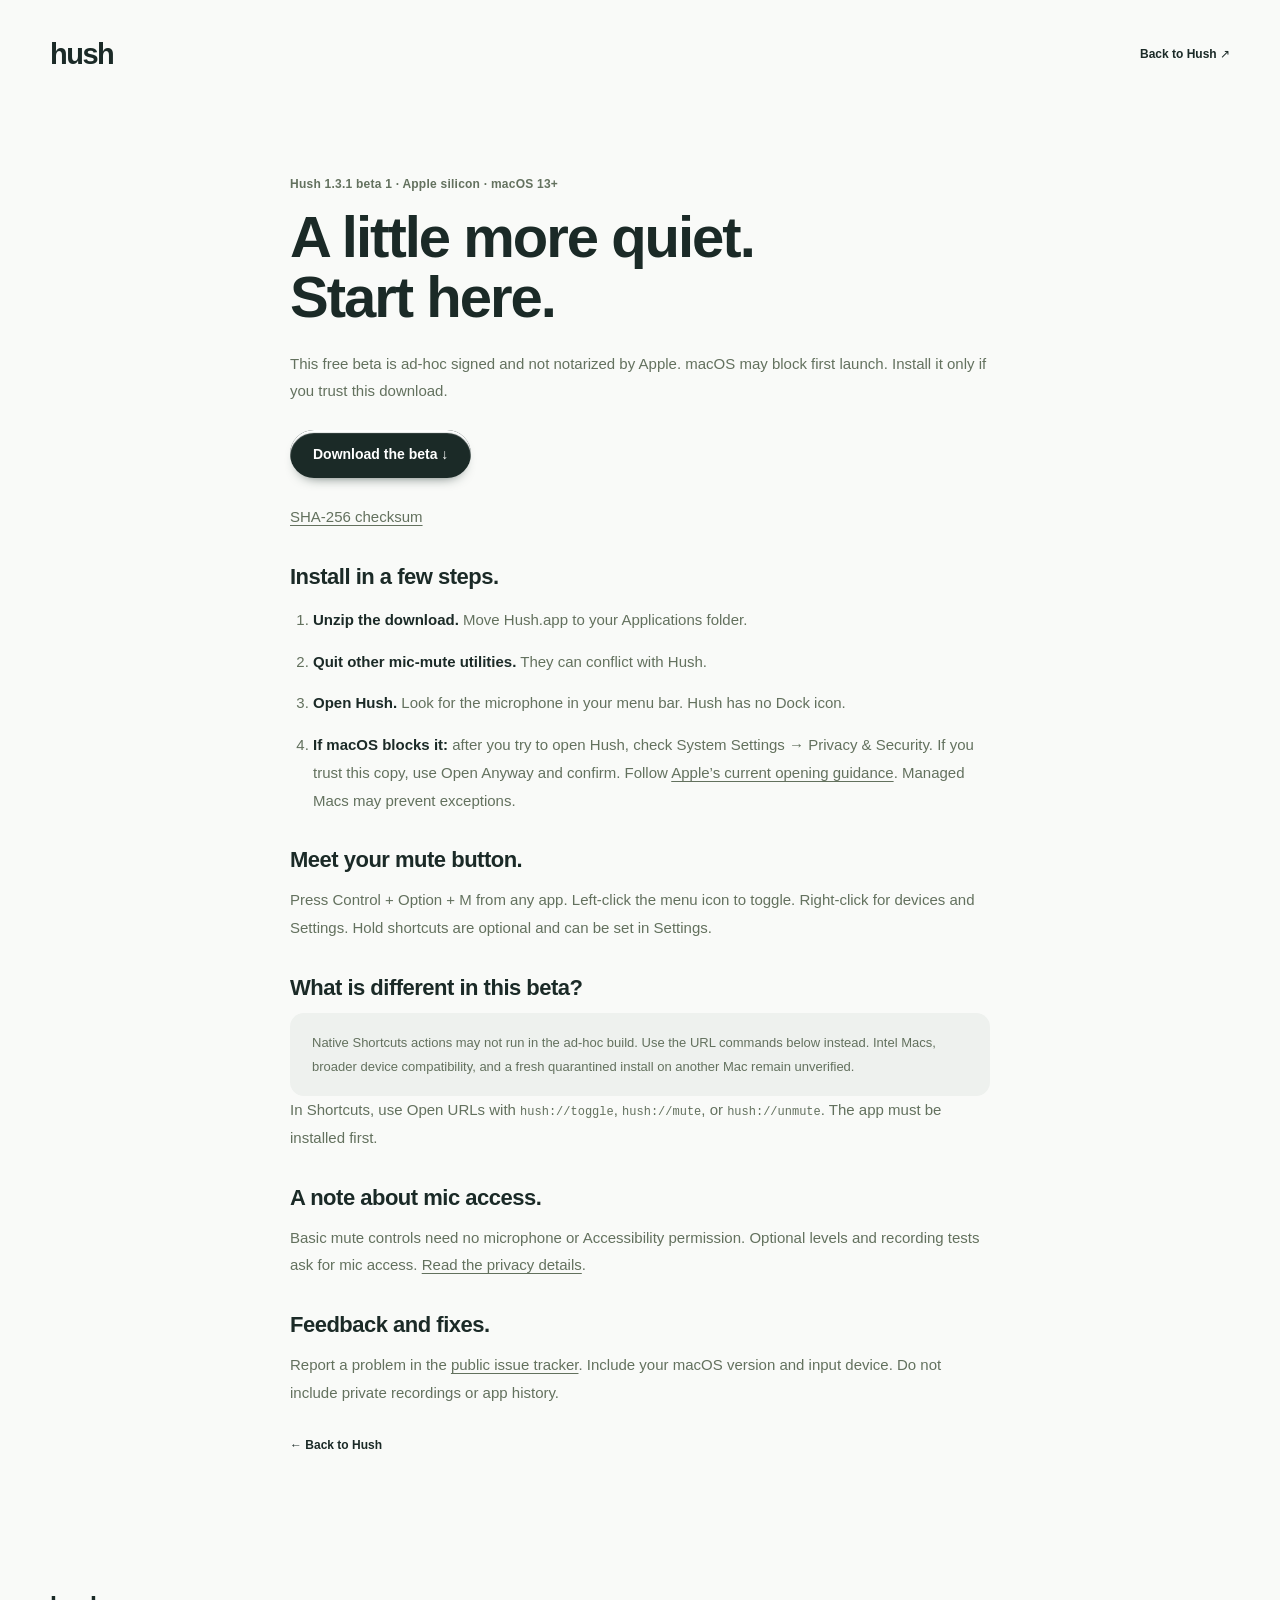
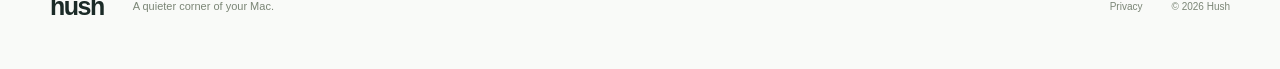
==== install.html @ eb591d89 "Publish Hush website and ad-hoc beta 1.3.1" ====
<!doctype html><html lang="en"><head><meta charset="utf-8"><meta name="viewport" content="width=device-width, initial-scale=1"><title>Install the beta — Hush</title><meta name="description" content="Download and install the free Hush beta for Apple silicon Macs. Ad-hoc signed, not notarized."><link rel="icon" href="assets/hush-mark.svg" type="image/svg+xml"><link rel="stylesheet" href="styles.css"></head><body><a class="skip" href="#main">Skip to content</a><header class="nav wrap"><a class="brand" href="index.html" aria-label="Hush home">hush</a><a class="text-link" href="index.html">Back to Hush ↗</a></header><main class="privacy-page wrap" id="main"><p class="eyebrow">Hush 1.3.1 beta 1 · Apple silicon · macOS 13+</p><h1>A little more quiet.<br>Start here.</h1><p>This free beta is ad-hoc signed and not notarized by Apple. macOS may block first launch. Install it only if you trust this download.</p><a class="button primary install-download" href="downloads/Hush-1.3.1-beta.1-arm64.zip" download>Download the beta ↓</a><p><a class="inline-link" href="downloads/Hush-1.3.1-beta.1-arm64.zip.sha256">SHA-256 checksum</a></p><h2>Install in a few steps.</h2><ol class="install-steps"><li><strong>Unzip the download.</strong> Move Hush.app to your Applications folder.</li><li><strong>Quit other mic-mute utilities.</strong> They can conflict with Hush.</li><li><strong>Open Hush.</strong> Look for the microphone in your menu bar. Hush has no Dock icon.</li><li><strong>If macOS blocks it:</strong> after you try to open Hush, check System Settings → Privacy &amp; Security. If you trust this copy, use Open Anyway and confirm. Follow <a class="inline-link" href="https://support.apple.com/en-gb/102445" target="_blank" rel="noopener noreferrer">Apple’s current opening guidance</a>. Managed Macs may prevent exceptions.</li></ol><h2>Meet your mute button.</h2><p>Press Control + Option + M from any app. Left-click the menu icon to toggle. Right-click for devices and Settings. Hold shortcuts are optional and can be set in Settings.</p><h2>What is different in this beta?</h2><p class="beta-info">Native Shortcuts actions may not run in the ad-hoc build. Use the URL commands below instead. Intel Macs, broader device compatibility, and a fresh quarantined install on another Mac remain unverified.</p><p>In Shortcuts, use Open URLs with <code>hush://toggle</code>, <code>hush://mute</code>, or <code>hush://unmute</code>. The app must be installed first.</p><h2>A note about mic access.</h2><p>Basic mute controls need no microphone or Accessibility permission. Optional levels and recording tests ask for mic access. <a class="inline-link" href="privacy.html">Read the privacy details</a>.</p><h2>Feedback and fixes.</h2><p>Report a problem in the <a class="inline-link" href="https://github.com/incmak/hush-website/issues" target="_blank" rel="noopener noreferrer">public issue tracker</a>. Include your macOS version and input device. Do not include private recordings or app history.</p><a class="text-link" href="index.html">← Back to Hush</a></main><footer class="wrap"><a class="brand" href="index.html">hush</a><p>A quieter corner of your Mac.</p><a href="privacy.html">Privacy</a><span>© 2026 Hush</span></footer></body></html>
---- styles.css ----
@charset "UTF-8";
:root{--paper:#f9faf8;--ink:#1b2a27;--muted:#65716c;--field:#eef1ee;--line:#dce2dc;--red:#bd4a43;--green:#41745f;--radius:24px;font-family:-apple-system,BlinkMacSystemFont,"Segoe UI",sans-serif;color:var(--ink);background:var(--paper);font-synthesis:none;scroll-behavior:smooth;scroll-padding-top:36px}
*{box-sizing:border-box}body{margin:0}a{color:inherit;text-decoration:none}button{font:inherit}button,a,summary{-webkit-tap-highlight-color:transparent}button{cursor:pointer}svg{width:24px;height:24px;flex-shrink:0}.symbol-library{position:absolute;width:0;height:0;overflow:hidden}p,h1,h2,h3,figure{margin:0}a:focus-visible,button:focus-visible,summary:focus-visible,[tabindex]:focus-visible{outline:3px solid #477b65;outline-offset:5px}.skip{position:fixed;left:20px;top:-80px;z-index:9;background:var(--ink);color:white;padding:12px 20px;border-radius:8px}.skip:focus{top:12px}.wrap{width:min(1180px,calc(100% - 96px));margin-inline:auto}.nav{height:108px;display:flex;align-items:center;justify-content:space-between}.brand{display:inline-flex;align-items:center;gap:10px;font-size:29px;font-weight:650;letter-spacing:-1.5px}.brand svg{width:23px;height:26px}.nav nav{display:flex;align-items:center;gap:32px;font-size:13px;font-weight:500}.nav nav a:not(.nav-cta){color:#58665f}.nav nav a:hover{color:var(--ink)}.nav-cta{display:flex;align-items:center;gap:12px;padding:11px 18px;border:1px solid #d3dcd4;border-radius:24px}.nav-cta svg{width:15px;height:15px}
.hero{display:grid;grid-template-columns:.95fr 1.05fr;gap:34px;align-items:center;padding:38px 0 48px}.hero-copy{padding:30px 0 24px}.eyebrow{font-size:12px;font-weight:550;letter-spacing:.02em;color:var(--muted)}.hero .eyebrow{display:flex;align-items:center;gap:8px}.tiny-mic{font-size:15px}h1{font-size:clamp(58px,6.35vw,84px);line-height:1.03;letter-spacing:-4.5px;font-weight:560;margin:26px 0 22px}.intro{font-size:20px;line-height:1.55;color:#637168;letter-spacing:-.4px}.button{display:inline-flex;justify-content:center;align-items:center;gap:24px;min-height:48px;padding:12px 23px;border-radius:28px;font-size:14px;font-weight:550}.button svg{width:18px;height:18px;transition:transform .2s}.button:hover svg,.text-link:hover svg{transform:translateX(3px)}.primary{background:var(--ink);color:#fff;box-shadow:0 3px 1px #fff inset,0 7px 14px -10px #172b25}.hero .button{margin-top:29px}.hero-note{font-size:11px;color:#778078;margin-top:14px}.shortcut-note{display:flex;align-items:center;gap:13px;margin-top:43px;font-size:11px;color:#798078}.key-group{display:flex;gap:4px}kbd{font:inherit;display:inline-grid;place-items:center;min-width:25px;height:26px;background:#f1f3ef;border:1px solid #d9dfd8;border-bottom-width:2px;border-radius:5px;color:#4f5e54}
.hero-figure{min-width:0}.desktop-scene{height:544px;position:relative;overflow:hidden;border-radius:26px;background:#a6b8b0;isolation:isolate;box-shadow:inset 0 1px 1px #fff9}.wallpaper{position:absolute;inset:0;overflow:hidden;background:linear-gradient(135deg,#e5e9e0 0%,#b6c5ba 43%,#6c8b7d 100%)}.wallpaper i{position:absolute;width:820px;height:550px;border-radius:50%;transform:rotate(-34deg);left:-150px;top:110px;border:35px solid #d9e1d280;box-shadow:0 -12px 35px #eff5e89a,inset 0 20px 45px #415d5336}.wallpaper i:nth-child(2){width:670px;height:435px;left:-68px;top:168px;border-width:25px}.wallpaper i:nth-child(3){width:520px;height:320px;left:8px;top:225px;border-width:20px}.wallpaper i:nth-child(4){width:375px;height:215px;left:80px;top:278px;border-width:18px}.wallpaper i:nth-child(5){width:235px;height:110px;left:150px;top:330px;border-width:12px}.desktop-menubar{height:29px;background:#eff3e871;display:flex;align-items:center;gap:15px;padding:0 17px;font-size:9px;position:relative;color:#2b3c32}.desktop-menubar svg{width:13px;height:16px}.apple{font-size:12px}.spacer{flex:1}.red{color:var(--red)}.product-menu{position:absolute;right:23px;top:36px;width:282px;background:#f5f7f0d9;backdrop-filter:blur(24px);border-radius:13px;padding:16px 12px 10px;box-shadow:0 20px 45px -20px #233c3780,0 0 0 1px #ffffff8c,inset 0 1px #fff;color:#26372e;font-size:11px}.menu-state{display:flex;align-items:center;gap:6px;font-size:12px}.red-dot{width:6px;height:6px;background:#bb5a50;border-radius:50%}.mock-button{font-size:10px;white-space:nowrap;padding:5px 9px;background:#ffffffba;border-radius:6px;box-shadow:0 1px 2px #203b3221;color:#26352d;font-weight:550}.menu-state .mock-button{margin-left:auto}.device{font-size:10px;color:#667064;margin:8px 0 10px}.meter{display:flex;gap:3px;height:11px;align-items:stretch}.meter i{display:block;flex:1;background:#c3cdc1;border-radius:2px}.meter:not(.muted) i:nth-child(-n+13){background:#688e70}.menu-rule{height:1px;background:#89998735;margin:11px -4px 9px}.menu-label{font-size:9px;font-weight:650;color:#73806e;margin:0 5px 8px}.app-row{display:flex;align-items:center;gap:7px;padding:4px 5px}.app-row small{margin-left:auto;font-size:9px;color:#75806f}.app-icon{display:inline-grid;place-items:center;flex-shrink:0;width:19px;height:19px;border-radius:5px;font-size:14px;line-height:1}.chrome{background:conic-gradient(#c96b58 0deg 120deg,#d9bd70 120deg 240deg,#7e9a77 240deg);color:#6d99a8;text-shadow:0 0 0 #fff;border-radius:50%;border:2px solid #f5f8ee}.memo{background:#2c3430;color:#e5958a;font-size:16px}.clear-history{color:#68766b;font-size:10px;margin:7px 5px}.menu-option{display:flex;justify-content:space-between;padding:5px}.menu-option span{color:#7f8a80}.warning-mock{display:flex;align-items:center;gap:10px;padding:14px 12px;background:#f5f7f0e8;backdrop-filter:blur(20px);border-radius:16px;box-shadow:0 9px 24px -12px #172f3470,inset 0 1px #ffffffc9;color:#24382e}.warning-mock>svg:first-child{width:18px;height:22px}.warning-mock>div{display:flex;flex:1;flex-direction:column;gap:3px;min-width:0}.warning-mock strong{font-size:12px;font-weight:650}.warning-mock div span{font-size:10px;color:#677269;white-space:nowrap;overflow:hidden;text-overflow:ellipsis}.warning-mock .mock-close{width:14px;height:14px;color:#7d877d}.desktop-scene>.warning-mock{position:absolute;left:24px;right:24px;bottom:78px;max-width:358px}.scene-caption{position:absolute;left:27px;bottom:29px;font-size:11px;display:flex;align-items:center;gap:12px;color:#eff6eb}.caption-line{display:block;width:28px;height:1px;background:#eaf2e8}.hero-figure figcaption{text-align:right;font-size:10px;color:#7f887e;margin:11px 5px 0}
.quiet-strip{display:flex;justify-content:space-between;gap:20px;padding:26px 5px 27px;border-top:1px solid var(--line);border-bottom:1px solid var(--line)}.quiet-strip span{display:flex;align-items:center;gap:10px;color:#67746a;font-size:12px}.quiet-strip svg{width:15px;height:15px;color:#6b806c}.story{padding:113px 0 95px}.section-heading{margin-bottom:48px}.section-heading h2,h2{font-size:44px;line-height:1.13;letter-spacing:-1.7px;font-weight:550}.section-heading h2{margin:17px 0 19px}.section-heading>p:last-child{font-size:15px;line-height:1.65;color:var(--muted)}.feature-layout{display:grid;grid-template-columns:1.1fr 1fr;gap:22px}.feature-main,.feature-side{background:var(--field);border-radius:var(--radius);overflow:hidden;padding:34px;min-width:0}.feature-number{font-size:11px;color:#819082;display:inline-block;margin-bottom:16px}.feature-layout h3,.warning-feature h3{font-size:26px;line-height:1.15;letter-spacing:-.6px;font-weight:550;margin-bottom:12px}.feature-layout p,.warning-feature p{font-size:13px;line-height:1.7;color:#6b776b;max-width:330px}.key-art{display:flex;gap:12px;justify-content:center;align-items:center;min-height:203px;padding-top:32px;perspective:600px;transform:rotate(-6deg)}.key-cap{width:100px;height:100px;border-radius:17px;background:linear-gradient(#fbfcf8,#dce3d8);box-shadow:0 7px 0 #bfcbbb,0 14px 20px -9px #84937c70,inset 0 2px 1px #fff;display:flex;flex-direction:column;align-items:center;justify-content:center;font-size:35px;color:#51664e;position:relative}.key-cap.small{width:78px;height:88px;font-size:24px}.key-cap span{position:absolute;top:12px;left:12px;font-size:9px;color:#87927f}.main-key{background:linear-gradient(#e6ede0,#c7d3bd);font-size:32px;gap:10px}.main-key svg{width:15px;height:17px;color:#718067}.history-art{margin-top:38px;padding:10px 16px;border-radius:13px;background:#f9fbf6b8;box-shadow:0 8px 25px -16px #6e82664d}.history-art>div{display:flex;align-items:center;gap:9px;padding:11px 0}.history-art>div+div{border-top:1px solid #e4e9df}.history-art strong{font-size:11px;font-weight:550}.history-art small{font-size:10px;color:#7a8675;margin-left:auto}.live-dot{width:5px;height:5px;border-radius:50%;background:#5e8e68;margin-left:auto}.live-dot+small{margin-left:0}.feature-side .mini-caption{font-size:10px;margin-top:13px;color:#85907e}.warning-feature{display:grid;grid-template-columns:1fr 1fr;gap:72px;align-items:center;margin-top:24px;padding:38px 34px;background:#edf0eb;border-radius:var(--radius)}.warning-feature h3{margin-bottom:12px}.warning-stage{display:flex;align-items:center;flex-direction:column;gap:21px;min-width:0}.warning-stage .warning-mock{width:100%;max-width:350px;border:1px solid #fff9}.mini-caption{font-size:10px;color:#8a9286}
.demo-section{background:#20382e;color:#ecf0e7;padding:87px 0}.demo-layout{display:grid;grid-template-columns:1fr 1.1fr;gap:65px;align-items:center}.demo-copy .eyebrow{color:#a6b6a5}.demo-copy h2{margin:18px 0 19px}.demo-copy>p:not(.eyebrow){font-size:14px;line-height:1.7;color:#b6c4b5}.demo-tabs{display:grid;margin-top:30px}.demo-tabs button{display:flex;align-items:center;gap:12px;text-align:left;border:0;border-bottom:1px solid #e9f0dd20;background:transparent;color:#b5c3b0;padding:18px 0;font-size:12px}.demo-tabs button>span{font-size:10px;color:#829a81}.demo-tabs button svg{margin-left:auto;width:16px;height:16px;opacity:0}.demo-tabs button[aria-selected=true]{color:#f7f9ee}.demo-tabs button[aria-selected=true] svg{opacity:1}.demo-panel{border-radius:25px;min-height:405px;display:flex;align-items:center;justify-content:center;position:relative;overflow:hidden;background:#b6c6b2;color:var(--ink);isolation:isolate}.demo-label{position:absolute;top:22px;left:24px;font-size:10px;color:#4d654e;z-index:2}.demo-orbit{position:absolute;width:650px;height:650px;border-radius:50%;border:70px solid #c7d4c0;left:-70px;top:70px;box-shadow:0 -15px 25px #d5dfcd,inset 0 18px 40px #7a917559;z-index:-1}.demo-orbit:after{content:"";position:absolute;inset:40px;border:48px solid #c7d4c0;border-radius:50%;box-shadow:0 -8px 24px #d6e0ce,inset 0 10px 20px #6d8b6850}.demo-content{width:100%;padding:45px 24px;text-align:center}.demo-pill{border:1px solid #ffffffe0;background:#f4f7ecce;backdrop-filter:blur(20px);border-radius:36px;display:inline-flex;align-items:center;gap:12px;padding:16px 20px;box-shadow:0 13px 25px -15px #243c2b70;color:#263d2e;min-height:58px}.demo-pill strong{font-size:14px;font-weight:550;min-width:67px;text-align:left}.demo-pill svg{width:17px;height:20px}.pill-divider{width:1px;height:20px;background:#7e937d4d;margin:0 2px}.pill-action{font-size:11px;min-width:43px}.demo-instruction{font-size:11px;color:#4a6349;margin:20px 0 0}.demo-status{position:absolute;bottom:22px;left:20px;right:20px;text-align:center;font-size:10px;color:#455d44;line-height:1.6}.demo-content .warning-mock{max-width:350px;margin:auto;text-align:left}.demo-content .warning-mock button{border:0}.demo-content .warning-mock .demo-dismiss{padding:0;background:none;color:#64725f;display:grid;place-items:center;min-width:24px;min-height:28px}.demo-dismiss svg{width:14px;height:14px}.signal-demo{max-width:310px;padding:23px 25px;margin:auto;background:#f4f7ecdf;border-radius:16px;box-shadow:0 12px 25px -14px #243c2b70;text-align:left}.signal-demo strong{font-size:13px}.signal-demo p{font-size:11px;color:#61715b;margin:7px 0 18px;line-height:1.6}.signal-meter{height:16px;display:flex;gap:3px}.signal-meter i{flex:1;background:#d2dacb;border-radius:2px}.signal-meter i:first-child{background:#a28d56}.details{display:grid;grid-template-columns:1fr 1.05fr;gap:100px;padding:112px 0 92px}.compact-heading h2{margin-top:19px}.detail-list article{display:flex;align-items:baseline;gap:20px;padding:0 0 27px;margin-bottom:26px;border-bottom:1px solid var(--line)}.detail-list article:last-child{border-bottom:0;padding-bottom:0;margin-bottom:0}.detail-list article>span{font-size:10px;color:#919b8d}.detail-list h3{font-size:17px;font-weight:550;letter-spacing:-.3px;margin-bottom:10px}.detail-list p{font-size:13px;line-height:1.7;color:#6b786b;max-width:365px}.privacy-section{display:flex;align-items:center;gap:65px;padding:44px 56px;background:#edf1e9;border-radius:24px}.privacy-mark{width:120px;height:120px;flex-shrink:0;display:grid;place-items:center;border-radius:50%;box-shadow:inset 0 0 0 1px #d2ddc9,0 0 0 17px #e3eadc88}.privacy-mark svg{width:30px;height:40px;color:#6e8463}.privacy-section h2{font-size:32px;margin:13px 0}.privacy-section p:not(.eyebrow){font-size:13px;color:#6b7967;line-height:1.75;max-width:560px}.text-link{display:inline-flex;align-items:center;gap:14px;font-size:12px;font-weight:550}.text-link svg{width:16px;height:16px;transition:transform .2s}.privacy-section .text-link{margin-top:20px}.faq{display:grid;grid-template-columns:1fr 1.05fr;gap:100px;padding:105px 0}.faq h2{font-size:29px}.faq details{border-bottom:1px solid var(--line);padding:19px 0}.faq details:first-child{padding-top:0}.faq summary{cursor:pointer;font-size:13px;font-weight:550;list-style:none;display:flex;justify-content:space-between;gap:20px}.faq summary::-webkit-details-marker{display:none}.faq summary:after{content:"+";font-size:17px;font-weight:400;color:#81907b}.faq details[open] summary:after{content:"−"}.faq details p{font-size:12px;line-height:1.8;color:#6d7969;margin-top:15px;padding-right:20px}.release{background:#edf1e9;padding:70px 0 61px;text-align:center}.release-inner{display:flex;flex-direction:column;align-items:center}.release img{margin-bottom:18px}.release h2{font-size:43px;margin:18px 0}.release-inner>p:not(.eyebrow):not(.release-note){font-size:14px;color:#6b7a66}.release-state{display:inline-flex;align-items:center;gap:9px;font-size:12px;margin:27px 0 19px;padding:13px 21px;border:1px solid #d0dbc9;border-radius:30px;background:#e3eadc}.release-state>span{width:6px;height:6px;background:#7b8f68;border-radius:50%}.release .release-note{font-size:10px;color:#7d8975;margin-top:22px}footer{display:flex;align-items:center;gap:29px;min-height:126px}footer .brand{font-size:25px}footer .brand svg{width:18px;height:23px}footer p{font-size:11px;color:#7b8676;flex:1}footer>a:not(.brand),footer>span{font-size:10px;color:#7b8676}
.privacy-page{max-width:700px;padding:65px 0 90px}.privacy-page h1{font-size:58px;letter-spacing:-2px;margin:12px 0 23px}.privacy-page h2{font-size:22px;letter-spacing:-.5px;margin:34px 0 13px}.privacy-page p,.privacy-page li{font-size:15px;line-height:1.85;color:#63715e}.privacy-page .text-link{margin-top:32px}.privacy-page code{font-size:12px;overflow-wrap:anywhere}.privacy-page .eyebrow{font-size:12px}
@media(min-width:1450px){.hero{padding-top:62px;padding-bottom:58px}.desktop-scene{height:570px}}
@media(max-width:1050px){.wrap{width:calc(100% - 64px)}.hero{gap:25px;grid-template-columns:1fr 1fr}h1{font-size:65px;letter-spacing:-3.5px}.intro{font-size:17px}.desktop-scene{height:520px}.product-menu{right:16px;width:260px}.desktop-menubar{gap:11px;padding:0 12px}.desktop-menubar>span:nth-child(4){display:none}.desktop-scene>.warning-mock{left:16px;right:16px}.warning-mock{gap:7px;padding:12px 10px}.warning-mock div span{font-size:9px}.warning-mock .mock-button{font-size:9px;padding:5px 7px}.section-heading h2,h2{font-size:37px}.feature-main,.feature-side{padding:28px}.warning-feature{gap:32px;padding:30px}.demo-layout{gap:40px}.details,.faq{gap:60px}.key-cap{width:85px;height:90px}.key-cap.small{width:68px;height:78px}}
@media(max-width:760px){.wrap{width:calc(100% - 40px)}.nav{height:82px}.nav nav{gap:20px}.nav nav>a:first-child{display:none}.nav-cta{padding:9px 13px;font-size:12px}.brand{font-size:27px}.hero{grid-template-columns:1fr;padding:20px 0 34px;gap:30px}.hero-copy{padding:0}.hero .eyebrow{font-size:11px}h1{font-size:70px;letter-spacing:-3.7px;margin-top:22px}.intro{font-size:18px}.hero .button{margin-top:24px}.hero-note{font-size:10px}.shortcut-note{margin-top:28px}.desktop-scene{height:475px}.hero-figure{max-width:530px;width:100%;justify-self:center}.product-menu{right:25px;top:38px;width:275px}.desktop-scene>.warning-mock{bottom:69px;left:22px;right:22px}.desktop-menubar{gap:15px;padding:0 17px}.desktop-menubar>span:nth-child(4){display:block}.hero-figure figcaption{font-size:9px}.quiet-strip{flex-wrap:wrap;justify-content:flex-start;gap:15px 24px;padding:22px 0}.quiet-strip span{font-size:10px;gap:7px}.quiet-strip svg{width:13px;height:13px}.story{padding:65px 0}.section-heading{margin-bottom:31px}.section-heading h2,h2{font-size:35px;letter-spacing:-1.3px}.section-heading>p:last-child{font-size:13px}.feature-layout{grid-template-columns:1fr;gap:16px}.feature-main,.feature-side{padding:28px}.feature-main{display:grid;grid-template-columns:1fr 1fr;align-items:center;gap:12px}.feature-copy p{font-size:12px}.feature-layout h3,.warning-feature h3{font-size:25px}.key-art{transform:rotate(-8deg);padding:0;min-height:200px;gap:8px}.key-cap.small{width:47px;height:61px;font-size:19px;border-radius:10px}.key-cap{width:58px;height:69px;border-radius:11px;font-size:24px}.key-cap span{font-size:7px;top:8px;left:7px}.main-key svg{width:11px;height:13px}.history-art{margin-top:24px}.warning-feature{grid-template-columns:1fr;gap:27px;margin-top:16px;padding:28px}.warning-stage .warning-mock{max-width:350px;padding:14px 12px;gap:10px}.warning-stage{padding:6px 0 12px}.demo-section{padding:60px 0}.demo-layout{grid-template-columns:1fr;gap:32px}.demo-copy>p:not(.eyebrow){font-size:13px}.demo-tabs{margin-top:20px}.demo-tabs button{font-size:12px;padding:16px 0}.demo-panel{min-height:330px}.demo-content{padding-inline:17px}.details{padding:65px 0;grid-template-columns:1fr;gap:10px}.detail-list article{gap:15px}.detail-list h3{font-size:16px}.detail-list p{font-size:12px;max-width:100%}.privacy-section{padding:32px;gap:25px;align-items:flex-start}.privacy-mark{width:48px;height:48px;margin-top:19px;box-shadow:inset 0 0 0 1px #d2ddc9,0 0 0 8px #e3eadc88}.privacy-mark svg{width:18px;height:25px}.privacy-section h2{font-size:29px}.privacy-section p:not(.eyebrow){font-size:12px}.faq{padding:65px 0;grid-template-columns:1fr;gap:30px}.faq h2{font-size:29px}.release{padding:49px 0}.release h2{font-size:35px}.release-inner>p:not(.eyebrow):not(.release-note){font-size:12px}.release-state{font-size:11px}footer{gap:19px;min-height:115px;flex-wrap:wrap;padding-block:26px}footer p{flex-basis:calc(100% - 120px)}footer>span{margin-left:auto}.privacy-page{padding:35px 0 65px}.privacy-page h1{font-size:48px}}
@media(max-width:430px){h1{font-size:63px}.desktop-scene{height:460px}.feature-main{display:block}.key-art{min-height:190px;padding-top:14px;gap:13px}.key-cap.small{width:69px;height:78px;font-size:24px}.key-cap{width:85px;height:91px;font-size:30px}.key-cap span{font-size:9px}.main-key svg{width:15px;height:17px}.privacy-section{padding:28px 24px;gap:0}.privacy-mark{display:none}.section-heading h2,h2{font-size:32px}.demo-content .warning-mock{gap:6px}.demo-content .warning-mock strong{font-size:11px}.demo-content .warning-mock div span{font-size:9px}.nav nav{gap:16px}.nav nav>a:nth-child(2){font-size:12px}}
@media(prefers-reduced-motion:reduce){:root{scroll-behavior:auto}*,*:before,*:after{animation:none!important;transition:none!important}}
.beta-download{margin:27px 0 14px}.release-inner>.beta-notice{font-size:11px!important;line-height:1.6;max-width:340px}.release-links{display:flex;gap:28px;align-items:center;margin-top:22px;flex-wrap:wrap;justify-content:center}.inline-link{text-decoration:underline;text-underline-offset:3px}.install-steps{padding-left:23px}.install-steps li{margin:14px 0}.install-steps strong{color:var(--ink)}.install-download{margin:25px 0}.privacy-page .beta-info{background:var(--field);padding:18px 22px;border-radius:14px;font-size:13px;line-height:1.8}
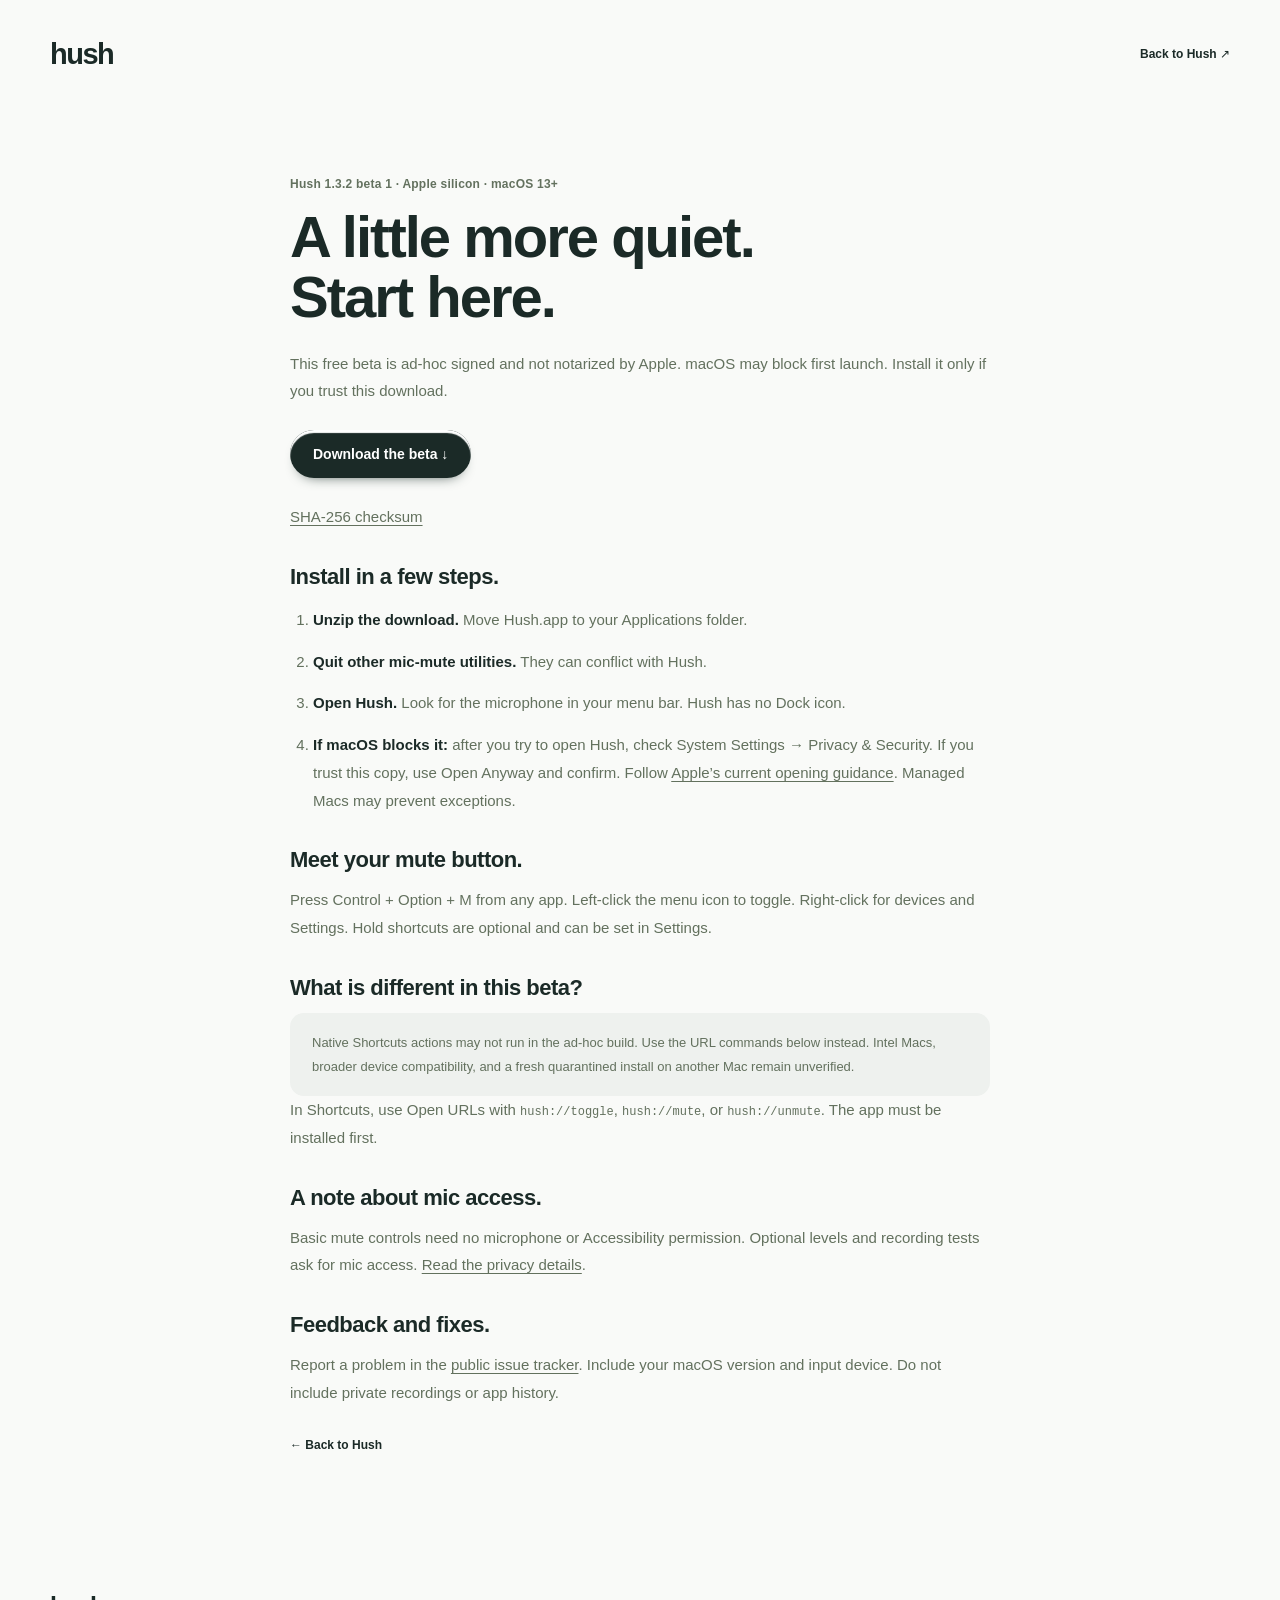
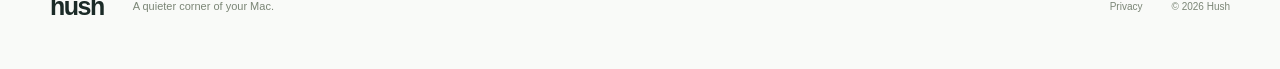
==== commit bbc537ee: "Release 1.3.2 beta with consistent app icons" ====
--- a/install.html
+++ b/install.html
@@ -1 +1 @@
-<!doctype html><html lang="en"><head><meta charset="utf-8"><meta name="viewport" content="width=device-width, initial-scale=1"><title>Install the beta — Hush</title><meta name="description" content="Download and install the free Hush beta for Apple silicon Macs. Ad-hoc signed, not notarized."><link rel="icon" href="assets/hush-mark.svg" type="image/svg+xml"><link rel="stylesheet" href="styles.css"></head><body><a class="skip" href="#main">Skip to content</a><header class="nav wrap"><a class="brand" href="index.html" aria-label="Hush home">hush</a><a class="text-link" href="index.html">Back to Hush ↗</a></header><main class="privacy-page wrap" id="main"><p class="eyebrow">Hush 1.3.1 beta 1 · Apple silicon · macOS 13+</p><h1>A little more quiet.<br>Start here.</h1><p>This free beta is ad-hoc signed and not notarized by Apple. macOS may block first launch. Install it only if you trust this download.</p><a class="button primary install-download" href="downloads/Hush-1.3.1-beta.1-arm64.zip" download>Download the beta ↓</a><p><a class="inline-link" href="downloads/Hush-1.3.1-beta.1-arm64.zip.sha256">SHA-256 checksum</a></p><h2>Install in a few steps.</h2><ol class="install-steps"><li><strong>Unzip the download.</strong> Move Hush.app to your Applications folder.</li><li><strong>Quit other mic-mute utilities.</strong> They can conflict with Hush.</li><li><strong>Open Hush.</strong> Look for the microphone in your menu bar. Hush has no Dock icon.</li><li><strong>If macOS blocks it:</strong> after you try to open Hush, check System Settings → Privacy &amp; Security. If you trust this copy, use Open Anyway and confirm. Follow <a class="inline-link" href="https://support.apple.com/en-gb/102445" target="_blank" rel="noopener noreferrer">Apple’s current opening guidance</a>. Managed Macs may prevent exceptions.</li></ol><h2>Meet your mute button.</h2><p>Press Control + Option + M from any app. Left-click the menu icon to toggle. Right-click for devices and Settings. Hold shortcuts are optional and can be set in Settings.</p><h2>What is different in this beta?</h2><p class="beta-info">Native Shortcuts actions may not run in the ad-hoc build. Use the URL commands below instead. Intel Macs, broader device compatibility, and a fresh quarantined install on another Mac remain unverified.</p><p>In Shortcuts, use Open URLs with <code>hush://toggle</code>, <code>hush://mute</code>, or <code>hush://unmute</code>. The app must be installed first.</p><h2>A note about mic access.</h2><p>Basic mute controls need no microphone or Accessibility permission. Optional levels and recording tests ask for mic access. <a class="inline-link" href="privacy.html">Read the privacy details</a>.</p><h2>Feedback and fixes.</h2><p>Report a problem in the <a class="inline-link" href="https://github.com/incmak/hush-website/issues" target="_blank" rel="noopener noreferrer">public issue tracker</a>. Include your macOS version and input device. Do not include private recordings or app history.</p><a class="text-link" href="index.html">← Back to Hush</a></main><footer class="wrap"><a class="brand" href="index.html">hush</a><p>A quieter corner of your Mac.</p><a href="privacy.html">Privacy</a><span>© 2026 Hush</span></footer></body></html>
+<!doctype html><html lang="en"><head><meta charset="utf-8"><meta name="viewport" content="width=device-width, initial-scale=1"><title>Install the beta — Hush</title><meta name="description" content="Download and install the free Hush beta for Apple silicon Macs. Ad-hoc signed, not notarized."><link rel="icon" href="assets/hush-mark.svg" type="image/svg+xml"><link rel="stylesheet" href="styles.css"></head><body><a class="skip" href="#main">Skip to content</a><header class="nav wrap"><a class="brand" href="index.html" aria-label="Hush home">hush</a><a class="text-link" href="index.html">Back to Hush ↗</a></header><main class="privacy-page wrap" id="main"><p class="eyebrow">Hush 1.3.2 beta 1 · Apple silicon · macOS 13+</p><h1>A little more quiet.<br>Start here.</h1><p>This free beta is ad-hoc signed and not notarized by Apple. macOS may block first launch. Install it only if you trust this download.</p><a class="button primary install-download" href="downloads/Hush-1.3.2-beta.1-arm64.zip" download>Download the beta ↓</a><p><a class="inline-link" href="downloads/Hush-1.3.2-beta.1-arm64.zip.sha256">SHA-256 checksum</a></p><h2>Install in a few steps.</h2><ol class="install-steps"><li><strong>Unzip the download.</strong> Move Hush.app to your Applications folder.</li><li><strong>Quit other mic-mute utilities.</strong> They can conflict with Hush.</li><li><strong>Open Hush.</strong> Look for the microphone in your menu bar. Hush has no Dock icon.</li><li><strong>If macOS blocks it:</strong> after you try to open Hush, check System Settings → Privacy &amp; Security. If you trust this copy, use Open Anyway and confirm. Follow <a class="inline-link" href="https://support.apple.com/en-gb/102445" target="_blank" rel="noopener noreferrer">Apple’s current opening guidance</a>. Managed Macs may prevent exceptions.</li></ol><h2>Meet your mute button.</h2><p>Press Control + Option + M from any app. Left-click the menu icon to toggle. Right-click for devices and Settings. Hold shortcuts are optional and can be set in Settings.</p><h2>What is different in this beta?</h2><p class="beta-info">Native Shortcuts actions may not run in the ad-hoc build. Use the URL commands below instead. Intel Macs, broader device compatibility, and a fresh quarantined install on another Mac remain unverified.</p><p>In Shortcuts, use Open URLs with <code>hush://toggle</code>, <code>hush://mute</code>, or <code>hush://unmute</code>. The app must be installed first.</p><h2>A note about mic access.</h2><p>Basic mute controls need no microphone or Accessibility permission. Optional levels and recording tests ask for mic access. <a class="inline-link" href="privacy.html">Read the privacy details</a>.</p><h2>Feedback and fixes.</h2><p>Report a problem in the <a class="inline-link" href="https://github.com/incmak/hush-website/issues" target="_blank" rel="noopener noreferrer">public issue tracker</a>. Include your macOS version and input device. Do not include private recordings or app history.</p><a class="text-link" href="index.html">← Back to Hush</a></main><footer class="wrap"><a class="brand" href="index.html">hush</a><p>A quieter corner of your Mac.</p><a href="privacy.html">Privacy</a><span>© 2026 Hush</span></footer></body></html>
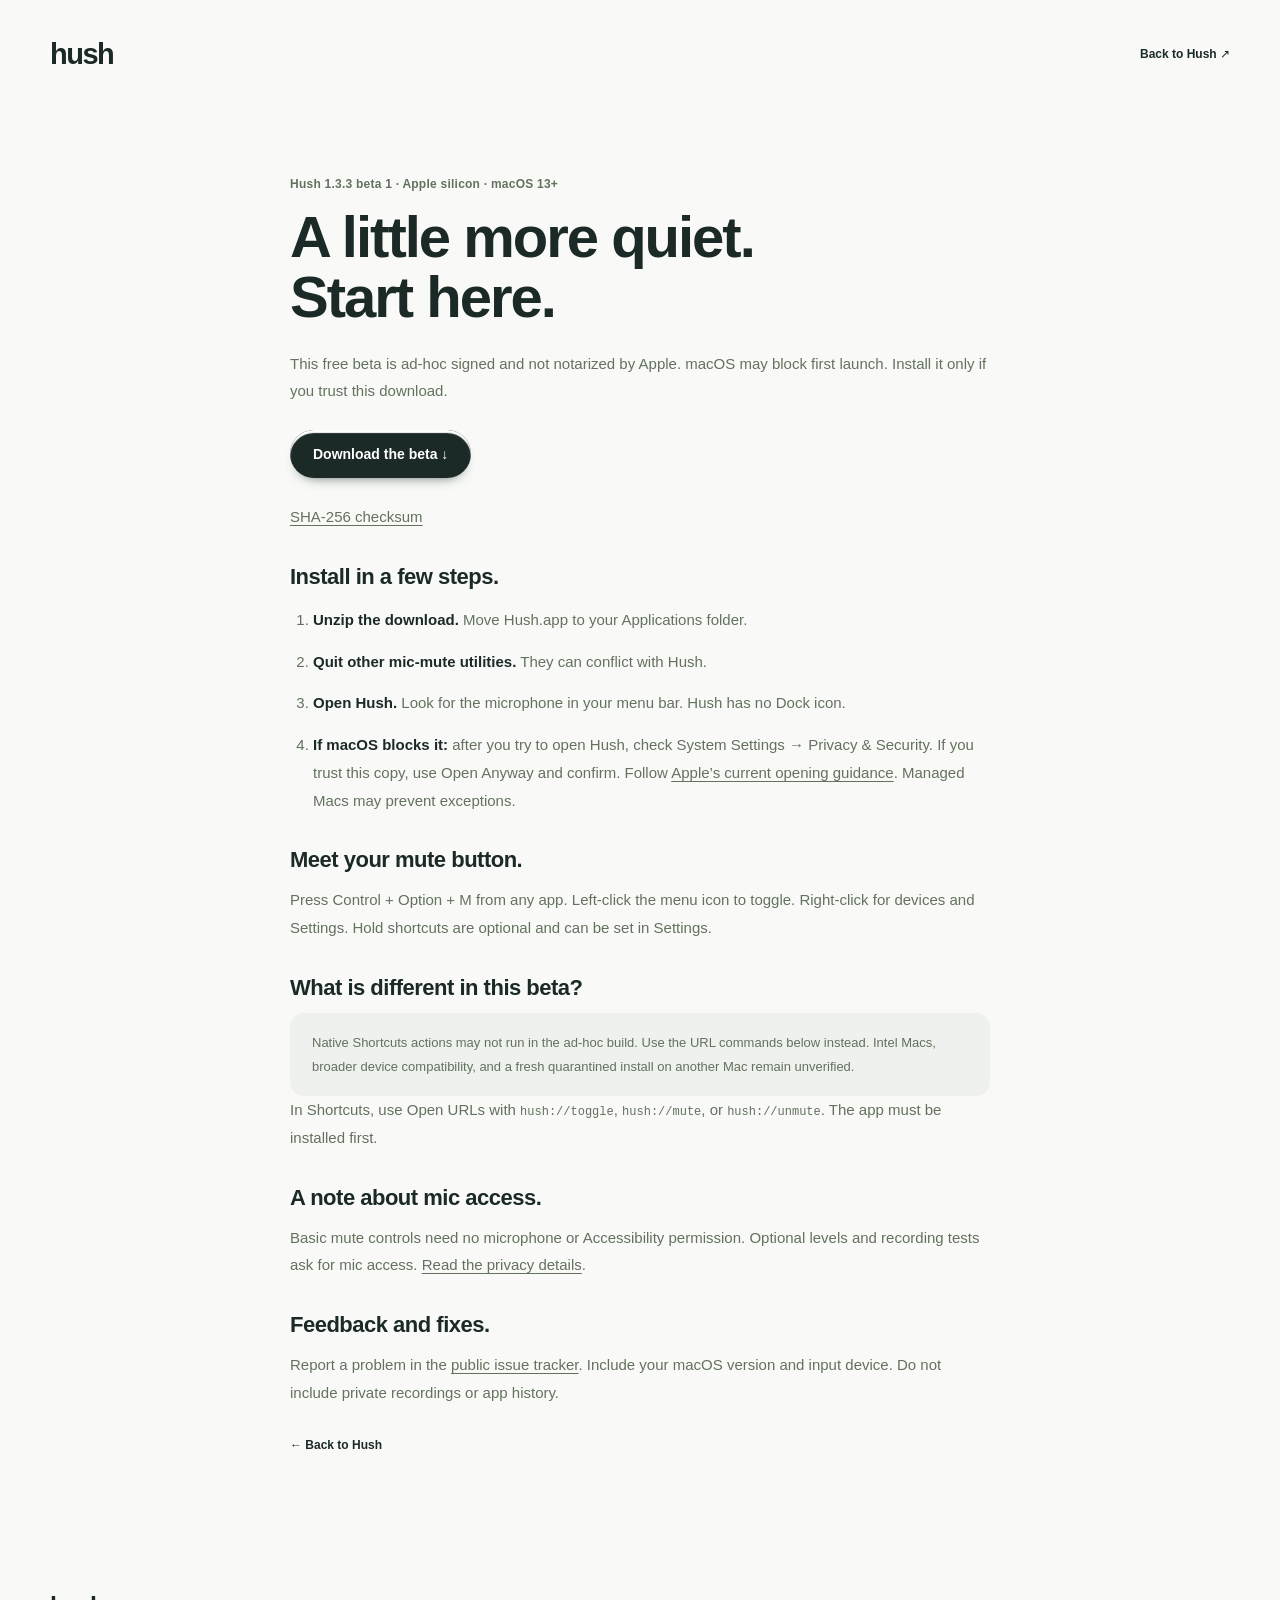
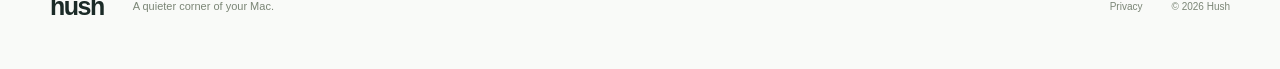
==== commit 92e75c6b: "Publish Hush 1.3.3 beta with the Teams Audio fix Verified: demo and installation download links, App" ====
--- a/install.html
+++ b/install.html
@@ -1 +1 @@
-<!doctype html><html lang="en"><head><meta charset="utf-8"><meta name="viewport" content="width=device-width, initial-scale=1"><title>Install the beta — Hush</title><meta name="description" content="Download and install the free Hush beta for Apple silicon Macs. Ad-hoc signed, not notarized."><link rel="icon" href="assets/hush-mark.svg" type="image/svg+xml"><link rel="stylesheet" href="styles.css"></head><body><a class="skip" href="#main">Skip to content</a><header class="nav wrap"><a class="brand" href="index.html" aria-label="Hush home">hush</a><a class="text-link" href="index.html">Back to Hush ↗</a></header><main class="privacy-page wrap" id="main"><p class="eyebrow">Hush 1.3.2 beta 1 · Apple silicon · macOS 13+</p><h1>A little more quiet.<br>Start here.</h1><p>This free beta is ad-hoc signed and not notarized by Apple. macOS may block first launch. Install it only if you trust this download.</p><a class="button primary install-download" href="downloads/Hush-1.3.2-beta.1-arm64.zip" download>Download the beta ↓</a><p><a class="inline-link" href="downloads/Hush-1.3.2-beta.1-arm64.zip.sha256">SHA-256 checksum</a></p><h2>Install in a few steps.</h2><ol class="install-steps"><li><strong>Unzip the download.</strong> Move Hush.app to your Applications folder.</li><li><strong>Quit other mic-mute utilities.</strong> They can conflict with Hush.</li><li><strong>Open Hush.</strong> Look for the microphone in your menu bar. Hush has no Dock icon.</li><li><strong>If macOS blocks it:</strong> after you try to open Hush, check System Settings → Privacy &amp; Security. If you trust this copy, use Open Anyway and confirm. Follow <a class="inline-link" href="https://support.apple.com/en-gb/102445" target="_blank" rel="noopener noreferrer">Apple’s current opening guidance</a>. Managed Macs may prevent exceptions.</li></ol><h2>Meet your mute button.</h2><p>Press Control + Option + M from any app. Left-click the menu icon to toggle. Right-click for devices and Settings. Hold shortcuts are optional and can be set in Settings.</p><h2>What is different in this beta?</h2><p class="beta-info">Native Shortcuts actions may not run in the ad-hoc build. Use the URL commands below instead. Intel Macs, broader device compatibility, and a fresh quarantined install on another Mac remain unverified.</p><p>In Shortcuts, use Open URLs with <code>hush://toggle</code>, <code>hush://mute</code>, or <code>hush://unmute</code>. The app must be installed first.</p><h2>A note about mic access.</h2><p>Basic mute controls need no microphone or Accessibility permission. Optional levels and recording tests ask for mic access. <a class="inline-link" href="privacy.html">Read the privacy details</a>.</p><h2>Feedback and fixes.</h2><p>Report a problem in the <a class="inline-link" href="https://github.com/incmak/hush-website/issues" target="_blank" rel="noopener noreferrer">public issue tracker</a>. Include your macOS version and input device. Do not include private recordings or app history.</p><a class="text-link" href="index.html">← Back to Hush</a></main><footer class="wrap"><a class="brand" href="index.html">hush</a><p>A quieter corner of your Mac.</p><a href="privacy.html">Privacy</a><span>© 2026 Hush</span></footer></body></html>
+<!doctype html><html lang="en"><head><meta charset="utf-8"><meta name="viewport" content="width=device-width, initial-scale=1"><title>Install the beta — Hush</title><meta name="description" content="Download and install the free Hush beta for Apple silicon Macs. Ad-hoc signed, not notarized."><link rel="icon" href="assets/hush-mark.svg" type="image/svg+xml"><link rel="stylesheet" href="styles.css"></head><body><a class="skip" href="#main">Skip to content</a><header class="nav wrap"><a class="brand" href="index.html" aria-label="Hush home">hush</a><a class="text-link" href="index.html">Back to Hush ↗</a></header><main class="privacy-page wrap" id="main"><p class="eyebrow">Hush 1.3.3 beta 1 · Apple silicon · macOS 13+</p><h1>A little more quiet.<br>Start here.</h1><p>This free beta is ad-hoc signed and not notarized by Apple. macOS may block first launch. Install it only if you trust this download.</p><a class="button primary install-download" href="downloads/Hush-1.3.3-beta.1-arm64.zip" download>Download the beta ↓</a><p><a class="inline-link" href="downloads/Hush-1.3.3-beta.1-arm64.zip.sha256">SHA-256 checksum</a></p><h2>Install in a few steps.</h2><ol class="install-steps"><li><strong>Unzip the download.</strong> Move Hush.app to your Applications folder.</li><li><strong>Quit other mic-mute utilities.</strong> They can conflict with Hush.</li><li><strong>Open Hush.</strong> Look for the microphone in your menu bar. Hush has no Dock icon.</li><li><strong>If macOS blocks it:</strong> after you try to open Hush, check System Settings → Privacy &amp; Security. If you trust this copy, use Open Anyway and confirm. Follow <a class="inline-link" href="https://support.apple.com/en-gb/102445" target="_blank" rel="noopener noreferrer">Apple’s current opening guidance</a>. Managed Macs may prevent exceptions.</li></ol><h2>Meet your mute button.</h2><p>Press Control + Option + M from any app. Left-click the menu icon to toggle. Right-click for devices and Settings. Hold shortcuts are optional and can be set in Settings.</p><h2>What is different in this beta?</h2><p class="beta-info">Native Shortcuts actions may not run in the ad-hoc build. Use the URL commands below instead. Intel Macs, broader device compatibility, and a fresh quarantined install on another Mac remain unverified.</p><p>In Shortcuts, use Open URLs with <code>hush://toggle</code>, <code>hush://mute</code>, or <code>hush://unmute</code>. The app must be installed first.</p><h2>A note about mic access.</h2><p>Basic mute controls need no microphone or Accessibility permission. Optional levels and recording tests ask for mic access. <a class="inline-link" href="privacy.html">Read the privacy details</a>.</p><h2>Feedback and fixes.</h2><p>Report a problem in the <a class="inline-link" href="https://github.com/incmak/hush-website/issues" target="_blank" rel="noopener noreferrer">public issue tracker</a>. Include your macOS version and input device. Do not include private recordings or app history.</p><a class="text-link" href="index.html">← Back to Hush</a></main><footer class="wrap"><a class="brand" href="index.html">hush</a><p>A quieter corner of your Mac.</p><a href="privacy.html">Privacy</a><span>© 2026 Hush</span></footer></body></html>
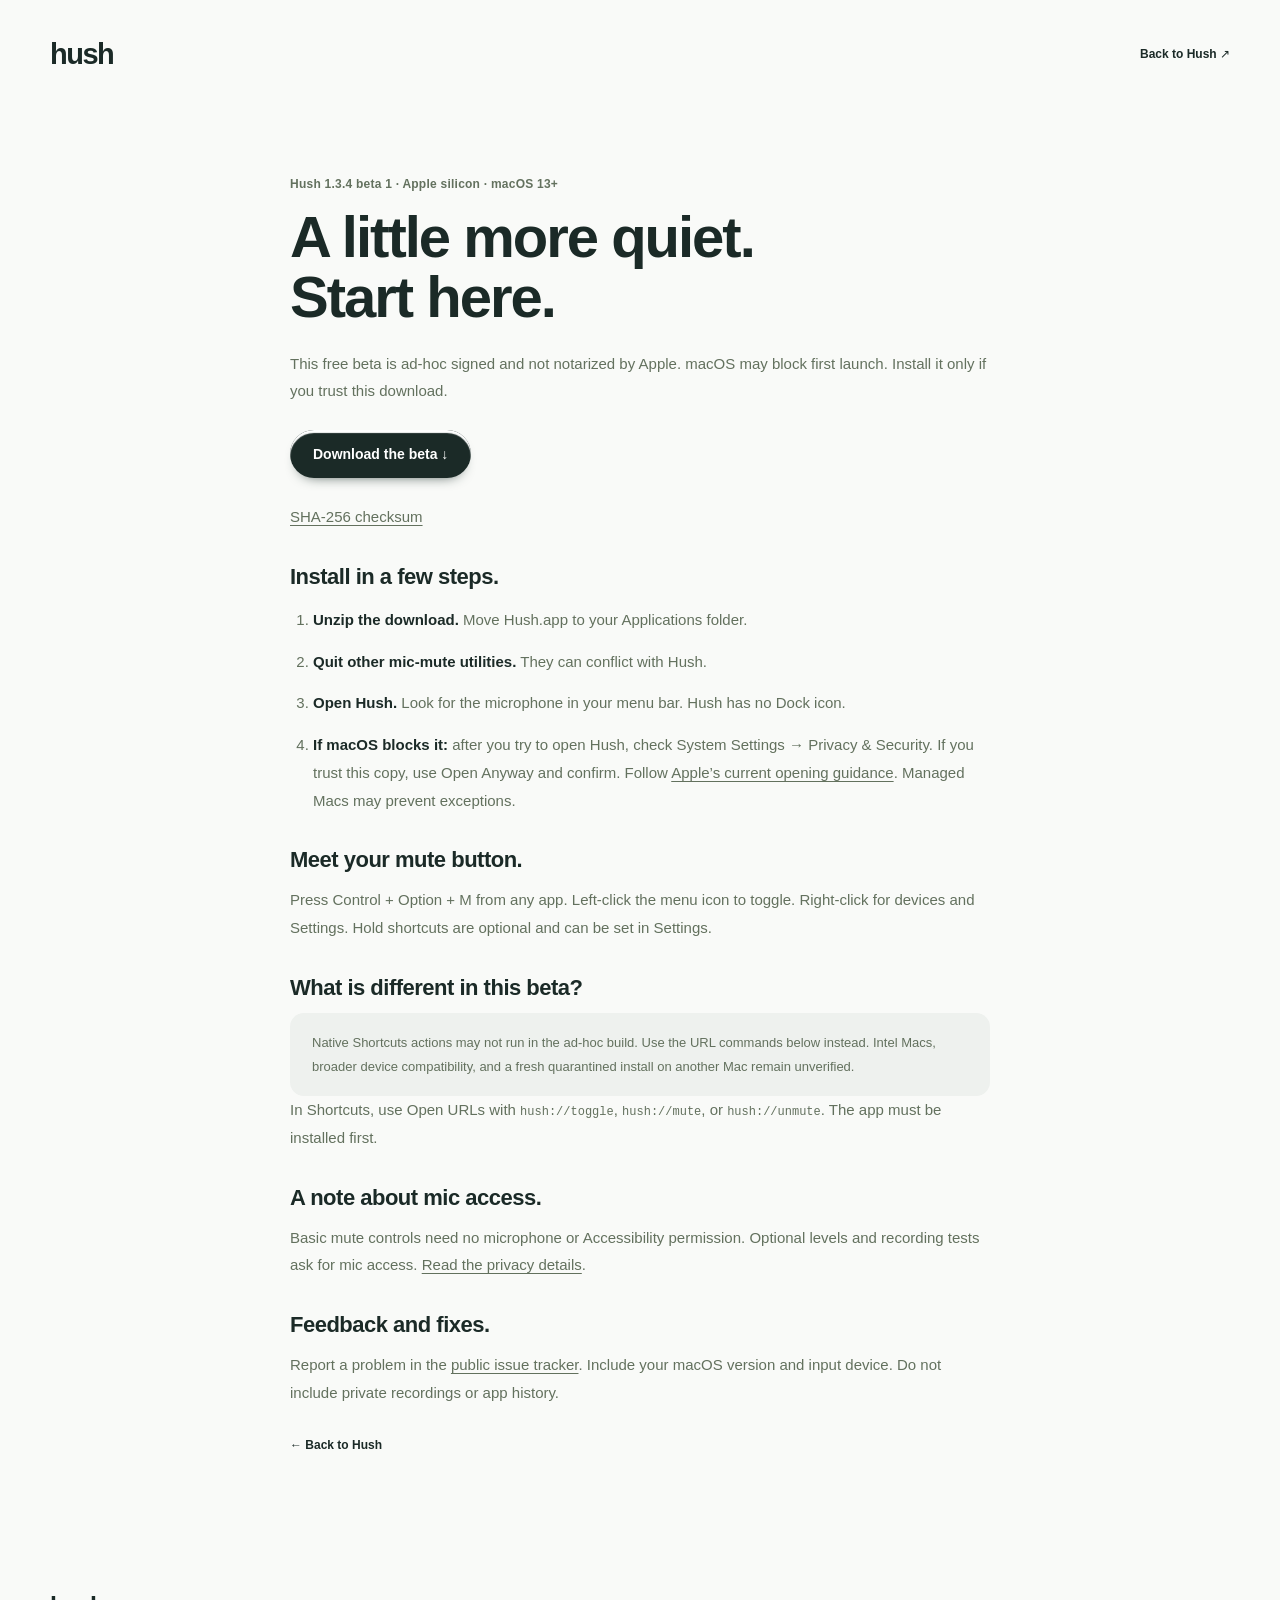
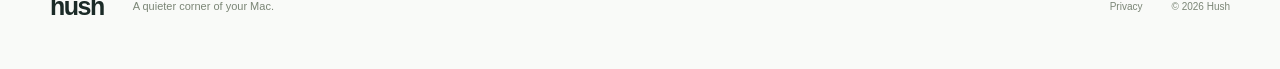
==== commit 1e858afd: "Publish Hush 1.3.4 beta with headset mute button support Verified: Apple silicon beta archive signat" ====
--- a/install.html
+++ b/install.html
@@ -1 +1 @@
-<!doctype html><html lang="en"><head><meta charset="utf-8"><meta name="viewport" content="width=device-width, initial-scale=1"><title>Install the beta — Hush</title><meta name="description" content="Download and install the free Hush beta for Apple silicon Macs. Ad-hoc signed, not notarized."><link rel="icon" href="assets/hush-mark.svg" type="image/svg+xml"><link rel="stylesheet" href="styles.css"></head><body><a class="skip" href="#main">Skip to content</a><header class="nav wrap"><a class="brand" href="index.html" aria-label="Hush home">hush</a><a class="text-link" href="index.html">Back to Hush ↗</a></header><main class="privacy-page wrap" id="main"><p class="eyebrow">Hush 1.3.3 beta 1 · Apple silicon · macOS 13+</p><h1>A little more quiet.<br>Start here.</h1><p>This free beta is ad-hoc signed and not notarized by Apple. macOS may block first launch. Install it only if you trust this download.</p><a class="button primary install-download" href="downloads/Hush-1.3.3-beta.1-arm64.zip" download>Download the beta ↓</a><p><a class="inline-link" href="downloads/Hush-1.3.3-beta.1-arm64.zip.sha256">SHA-256 checksum</a></p><h2>Install in a few steps.</h2><ol class="install-steps"><li><strong>Unzip the download.</strong> Move Hush.app to your Applications folder.</li><li><strong>Quit other mic-mute utilities.</strong> They can conflict with Hush.</li><li><strong>Open Hush.</strong> Look for the microphone in your menu bar. Hush has no Dock icon.</li><li><strong>If macOS blocks it:</strong> after you try to open Hush, check System Settings → Privacy &amp; Security. If you trust this copy, use Open Anyway and confirm. Follow <a class="inline-link" href="https://support.apple.com/en-gb/102445" target="_blank" rel="noopener noreferrer">Apple’s current opening guidance</a>. Managed Macs may prevent exceptions.</li></ol><h2>Meet your mute button.</h2><p>Press Control + Option + M from any app. Left-click the menu icon to toggle. Right-click for devices and Settings. Hold shortcuts are optional and can be set in Settings.</p><h2>What is different in this beta?</h2><p class="beta-info">Native Shortcuts actions may not run in the ad-hoc build. Use the URL commands below instead. Intel Macs, broader device compatibility, and a fresh quarantined install on another Mac remain unverified.</p><p>In Shortcuts, use Open URLs with <code>hush://toggle</code>, <code>hush://mute</code>, or <code>hush://unmute</code>. The app must be installed first.</p><h2>A note about mic access.</h2><p>Basic mute controls need no microphone or Accessibility permission. Optional levels and recording tests ask for mic access. <a class="inline-link" href="privacy.html">Read the privacy details</a>.</p><h2>Feedback and fixes.</h2><p>Report a problem in the <a class="inline-link" href="https://github.com/incmak/hush-website/issues" target="_blank" rel="noopener noreferrer">public issue tracker</a>. Include your macOS version and input device. Do not include private recordings or app history.</p><a class="text-link" href="index.html">← Back to Hush</a></main><footer class="wrap"><a class="brand" href="index.html">hush</a><p>A quieter corner of your Mac.</p><a href="privacy.html">Privacy</a><span>© 2026 Hush</span></footer></body></html>
+<!doctype html><html lang="en"><head><meta charset="utf-8"><meta name="viewport" content="width=device-width, initial-scale=1"><title>Install the beta — Hush</title><meta name="description" content="Download and install the free Hush beta for Apple silicon Macs. Ad-hoc signed, not notarized."><link rel="icon" href="assets/hush-mark.svg" type="image/svg+xml"><link rel="stylesheet" href="styles.css"></head><body><a class="skip" href="#main">Skip to content</a><header class="nav wrap"><a class="brand" href="index.html" aria-label="Hush home">hush</a><a class="text-link" href="index.html">Back to Hush ↗</a></header><main class="privacy-page wrap" id="main"><p class="eyebrow">Hush 1.3.4 beta 1 · Apple silicon · macOS 13+</p><h1>A little more quiet.<br>Start here.</h1><p>This free beta is ad-hoc signed and not notarized by Apple. macOS may block first launch. Install it only if you trust this download.</p><a class="button primary install-download" href="downloads/Hush-1.3.4-beta.1-arm64.zip" download>Download the beta ↓</a><p><a class="inline-link" href="downloads/Hush-1.3.4-beta.1-arm64.zip.sha256">SHA-256 checksum</a></p><h2>Install in a few steps.</h2><ol class="install-steps"><li><strong>Unzip the download.</strong> Move Hush.app to your Applications folder.</li><li><strong>Quit other mic-mute utilities.</strong> They can conflict with Hush.</li><li><strong>Open Hush.</strong> Look for the microphone in your menu bar. Hush has no Dock icon.</li><li><strong>If macOS blocks it:</strong> after you try to open Hush, check System Settings → Privacy &amp; Security. If you trust this copy, use Open Anyway and confirm. Follow <a class="inline-link" href="https://support.apple.com/en-gb/102445" target="_blank" rel="noopener noreferrer">Apple’s current opening guidance</a>. Managed Macs may prevent exceptions.</li></ol><h2>Meet your mute button.</h2><p>Press Control + Option + M from any app. Left-click the menu icon to toggle. Right-click for devices and Settings. Hold shortcuts are optional and can be set in Settings.</p><h2>What is different in this beta?</h2><p class="beta-info">Native Shortcuts actions may not run in the ad-hoc build. Use the URL commands below instead. Intel Macs, broader device compatibility, and a fresh quarantined install on another Mac remain unverified.</p><p>In Shortcuts, use Open URLs with <code>hush://toggle</code>, <code>hush://mute</code>, or <code>hush://unmute</code>. The app must be installed first.</p><h2>A note about mic access.</h2><p>Basic mute controls need no microphone or Accessibility permission. Optional levels and recording tests ask for mic access. <a class="inline-link" href="privacy.html">Read the privacy details</a>.</p><h2>Feedback and fixes.</h2><p>Report a problem in the <a class="inline-link" href="https://github.com/incmak/hush-website/issues" target="_blank" rel="noopener noreferrer">public issue tracker</a>. Include your macOS version and input device. Do not include private recordings or app history.</p><a class="text-link" href="index.html">← Back to Hush</a></main><footer class="wrap"><a class="brand" href="index.html">hush</a><p>A quieter corner of your Mac.</p><a href="privacy.html">Privacy</a><span>© 2026 Hush</span></footer></body></html>
